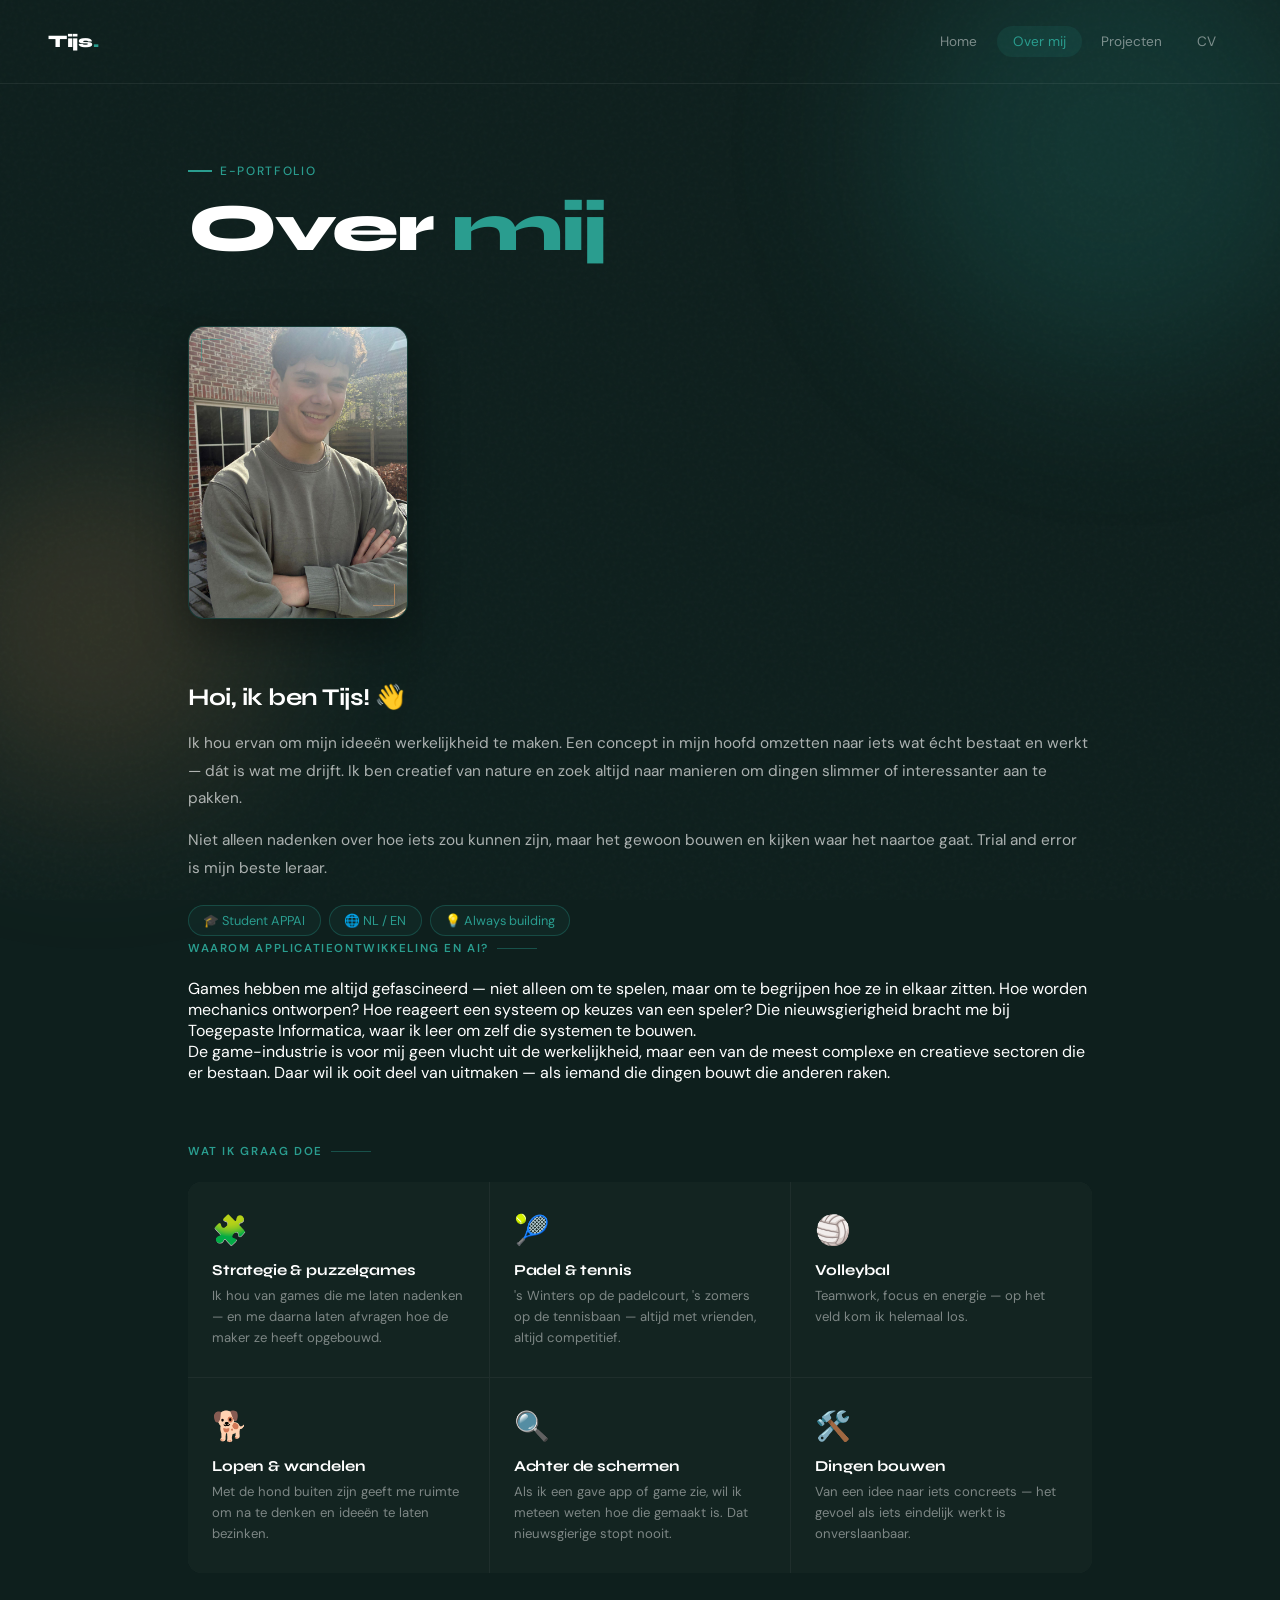
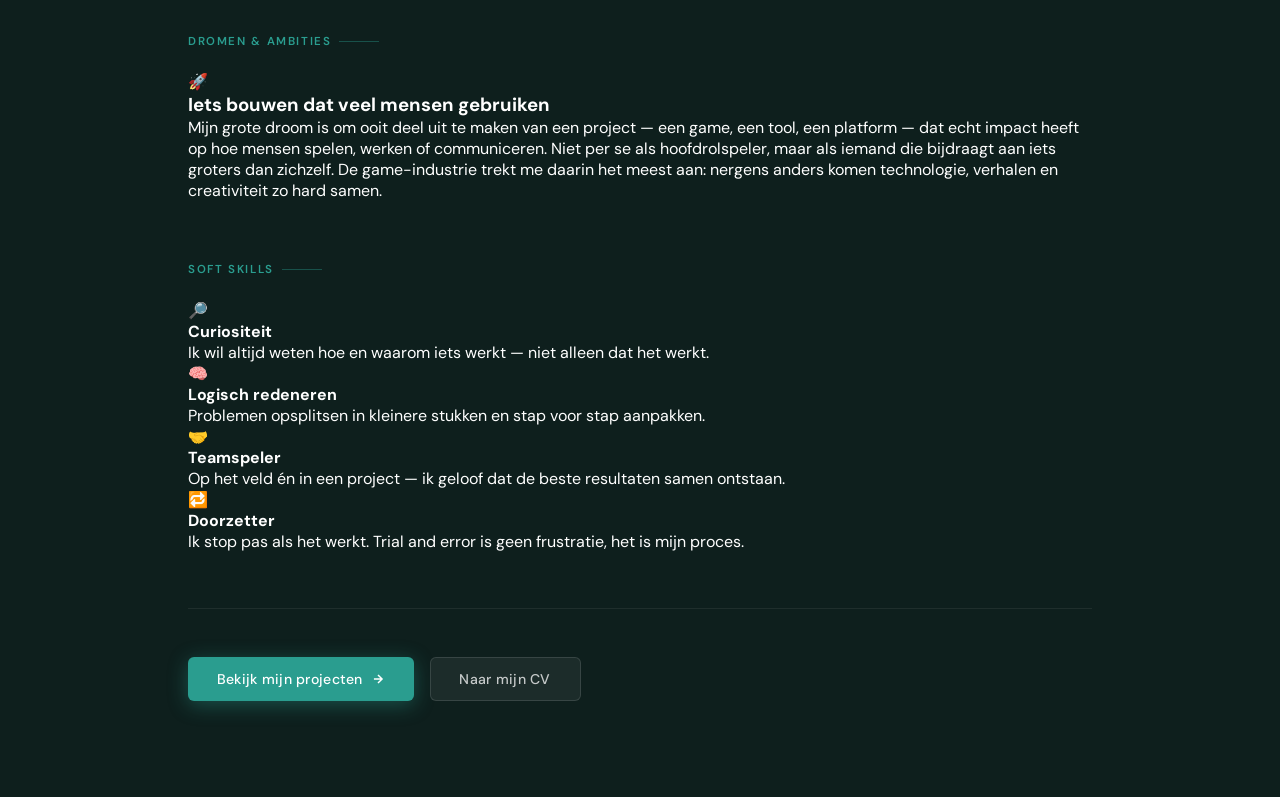
==== over-mij.html @ 35dbf8cf "test" ====
<!DOCTYPE html>
<html lang="nl">
<head>
  <meta charset="UTF-8" />
  <meta name="viewport" content="width=device-width, initial-scale=1.0" />
  <title>Over mij — Tijs Cluyts</title>
  <link href="https://fonts.googleapis.com/css2?family=Syne:wght@400;600;700;800&family=DM+Sans:ital,wght@0,300;0,400;0,500;1,300&display=swap" rel="stylesheet" />
  <link rel="stylesheet" href="over-mij.css"   />
</head>
<body>

  <div class="bg-blob blob-1"></div>
  <div class="bg-blob blob-2"></div>

  <!-- NAV -->
  <nav>
    <a href="index.html" class="nav-logo">Tijs<span>.</span></a>
    <ul class="nav-links">
      <li><a href="index.html">Home</a></li>
      <li><a href="#" class="active">Over mij</a></li>
      <li><a href="#">Projecten</a></li>
      <li><a href="#">CV</a></li>
    </ul>
  </nav>

  <main class="page">

    <!-- HEADER -->
    <div class="page-header">
      <div class="page-eyebrow">E-Portfolio</div>
      <h1 class="page-title">Over <span class="accent">mij</span></h1>
    </div>

    <!-- INTRO -->
    <div class="intro-grid">
      <div class="photo-card">
        <img src="profile.jpeg" alt="Profiel Foto">
        </div>
      </div>

      <div class="intro-content">
        <h2>Hoi, ik ben Tijs! 👋</h2>
        <p>
          Ik hou ervan om mijn ideeën werkelijkheid te maken. Een concept in mijn hoofd
          omzetten naar iets wat écht bestaat en werkt — dát is wat me drijft. Ik ben
          creatief van nature en zoek altijd naar manieren om dingen slimmer of
          interessanter aan te pakken.
        </p>
        <p>
          Niet alleen nadenken over hoe iets zou kunnen zijn, maar het gewoon bouwen
          en kijken waar het naartoe gaat. Trial and error is mijn beste leraar.
        </p>
        <div class="chips">
          <span class="chip">🎓 Student APPAI</span>
          <span class="chip">🌐 NL / EN</span>
          <span class="chip">💡 Always building</span>
        </div>
      </div>
    </div>

    <!-- WAAROM -->
    <div class="section">
      <p class="section-label">Waarom Applicatieontwikkeling en AI?</p>
      <div class="why-card">
        <p>
          Games hebben me altijd gefascineerd — niet alleen om te spelen, maar om te
          begrijpen hoe ze in elkaar zitten. Hoe worden mechanics ontworpen? Hoe reageert
          een systeem op keuzes van een speler? Die nieuwsgierigheid bracht me bij
          Toegepaste Informatica, waar ik leer om zelf die systemen te bouwen.
        </p>
        <p>
          De game-industrie is voor mij geen vlucht uit de werkelijkheid, maar een
          van de meest complexe en creatieve sectoren die er bestaan. Daar wil ik
          ooit deel van uitmaken — als iemand die dingen bouwt die anderen raken.
        </p>
      </div>
    </div>

    <!-- HOBBIES -->
    <div class="section">
      <p class="section-label">Wat ik graag doe</p>
      <div class="hobby-grid">
        <div class="hobby-card">
          <span class="hobby-icon">🧩</span>
          <h3>Strategie & puzzelgames</h3>
          <p>Ik hou van games die me laten nadenken — en me daarna laten afvragen hoe de maker ze heeft opgebouwd.</p>
        </div>
        <div class="hobby-card">
          <span class="hobby-icon">🎾</span>
          <h3>Padel & tennis</h3>
          <p>'s Winters op de padelcourt, 's zomers op de tennisbaan — altijd met vrienden, altijd competitief.</p>
        </div>
        <div class="hobby-card">
          <span class="hobby-icon">🏐</span>
          <h3>Volleybal</h3>
          <p>Teamwork, focus en energie — op het veld kom ik helemaal los.</p>
        </div>
        <div class="hobby-card">
          <span class="hobby-icon">🐕</span>
          <h3>Lopen & wandelen</h3>
          <p>Met de hond buiten zijn geeft me ruimte om na te denken en ideeën te laten bezinken.</p>
        </div>
        <div class="hobby-card">
          <span class="hobby-icon">🔍</span>
          <h3>Achter de schermen</h3>
          <p>Als ik een gave app of game zie, wil ik meteen weten hoe die gemaakt is. Dat nieuwsgierige stopt nooit.</p>
        </div>
        <div class="hobby-card">
          <span class="hobby-icon">🛠️</span>
          <h3>Dingen bouwen</h3>
          <p>Van een idee naar iets concreets — het gevoel als iets eindelijk werkt is onverslaanbaar.</p>
        </div>
      </div>
    </div>

    <!-- AMBITIES -->
    <div class="section">
      <p class="section-label">Dromen & ambities</p>
      <div class="ambition-card">
        <div class="ambition-icon">🚀</div>
        <div>
          <h3>Iets bouwen dat veel mensen gebruiken</h3>
          <p>
            Mijn grote droom is om ooit deel uit te maken van een project — een game,
            een tool, een platform — dat echt impact heeft op hoe mensen spelen, werken
            of communiceren. Niet per se als hoofdrolspeler, maar als iemand die
            bijdraagt aan iets groters dan zichzelf. De game-industrie trekt me daarin
            het meest aan: nergens anders komen technologie, verhalen en creativiteit
            zo hard samen.
          </p>
        </div>
      </div>
    </div>

    <!-- SOFT SKILLS -->
    <div class="section">
      <p class="section-label">Soft skills</p>
      <div class="skills-grid">
        <div class="skill-card">
          <div class="skill-icon">🔎</div>
          <div>
            <h4>Curiositeit</h4>
            <p>Ik wil altijd weten hoe en waarom iets werkt — niet alleen dat het werkt.</p>
          </div>
        </div>
        <div class="skill-card">
          <div class="skill-icon">🧠</div>
          <div>
            <h4>Logisch redeneren</h4>
            <p>Problemen opsplitsen in kleinere stukken en stap voor stap aanpakken.</p>
          </div>
        </div>
        <div class="skill-card">
          <div class="skill-icon">🤝</div>
          <div>
            <h4>Teamspeler</h4>
            <p>Op het veld én in een project — ik geloof dat de beste resultaten samen ontstaan.</p>
          </div>
        </div>
        <div class="skill-card">
          <div class="skill-icon">🔁</div>
          <div>
            <h4>Doorzetter</h4>
            <p>Ik stop pas als het werkt. Trial and error is geen frustratie, het is mijn proces.</p>
          </div>
        </div>
      </div>
    </div>

    <!-- CTA -->
    <div class="cta-row">
      <a href="#" class="btn btn-primary">
        Bekijk mijn projecten
        <svg width="14" height="14" viewBox="0 0 24 24" fill="none" stroke="currentColor" stroke-width="2.5"><path d="M5 12h14M12 5l7 7-7 7"/></svg>
      </a>
      <a href="#" class="btn btn-ghost">Naar mijn CV</a>
    </div>

  </main>

</body>
</html>
---- over-mij.css ----
:root {
      --teal:       #2a9d8f;
      --teal-dark:  #1a6e63;
      --teal-glow:  rgba(42,157,143,0.18);
      --warm:       #f4a261;
      --warm-dim:   rgba(244,162,97,0.15);
      --ink:        #0e1f1d;
      --ink-soft:   #132421;
      --ink-border: rgba(255,255,255,0.07);
      --text-dim:   rgba(255,255,255,0.45);
      --text-mid:   rgba(255,255,255,0.65);
      --white:      #ffffff;
    }

    *, *::before, *::after { box-sizing: border-box; margin: 0; padding: 0; }
    html { scroll-behavior: smooth; }

    body {
      font-family: 'DM Sans', sans-serif;
      background: var(--ink);
      color: var(--white);
      overflow-x: hidden;
      min-height: 100vh;
    }

    /* ── NOISE ── */
    body::before {
      content: '';
      position: fixed;
      inset: 0;
      background-image: url("data:image/svg+xml,%3Csvg viewBox='0 0 256 256' xmlns='http://www.w3.org/2000/svg'%3E%3Cfilter id='noise'%3E%3CfeTurbulence type='fractalNoise' baseFrequency='0.9' numOctaves='4' stitchTiles='stitch'/%3E%3C/filter%3E%3Crect width='100%25' height='100%25' filter='url(%23noise)' opacity='0.04'/%3E%3C/svg%3E");
      pointer-events: none;
      z-index: 0;
      opacity: 0.6;
    }

    /* ── BLOBS ── */
    .bg-blob {
      position: fixed;
      border-radius: 50%;
      filter: blur(80px);
      pointer-events: none;
      z-index: 0;
    }
    .blob-1 {
      width: 450px; height: 450px;
      background: var(--teal-glow);
      top: -80px; right: -60px;
      animation: blobFloat 14s ease-in-out infinite alternate;
    }
    .blob-2 {
      width: 350px; height: 350px;
      background: var(--warm-dim);
      bottom: 100px; left: -80px;
      animation: blobFloat 18s ease-in-out infinite alternate-reverse;
    }
    @keyframes blobFloat {
      from { transform: translate(0,0) scale(1); }
      to   { transform: translate(24px,18px) scale(1.07); }
    }

    /* ── NAV ── */
    nav {
      position: relative;
      z-index: 10;
      display: flex;
      justify-content: space-between;
      align-items: center;
      padding: 1.6rem 3rem;
      border-bottom: 1px solid var(--ink-border);
    }

    .nav-logo {
      font-family: 'Syne', sans-serif;
      font-weight: 800;
      font-size: 1.1rem;
      color: var(--white);
      letter-spacing: -0.02em;
      text-decoration: none;
    }
    .nav-logo span { color: var(--teal); }

    .nav-links { display: flex; gap: 0.2rem; list-style: none; }

    .nav-links a {
      display: block;
      padding: 0.45rem 1rem;
      font-size: 0.85rem;
      color: var(--text-dim);
      text-decoration: none;
      border-radius: 50px;
      transition: color 0.2s, background 0.2s;
    }
    .nav-links a:hover { color: var(--white); background: rgba(255,255,255,0.07); }
    .nav-links a.active { color: var(--teal); background: rgba(42,157,143,0.12); }

    /* ── PAGE WRAPPER ── */
    .page {
      position: relative;
      z-index: 1;
      max-width: 1000px;
      margin: 0 auto;
      padding: 4.5rem 3rem 6rem;
    }

    /* ── PAGE HEADER ── */
    .page-header {
      margin-bottom: 4rem;
      opacity: 0;
      animation: fadeUp 0.6s ease forwards 0.1s;
    }

    .page-eyebrow {
      display: inline-flex;
      align-items: center;
      gap: 0.5rem;
      font-size: 0.75rem;
      font-weight: 500;
      letter-spacing: 0.14em;
      text-transform: uppercase;
      color: var(--teal);
      margin-bottom: 1rem;
    }
    .page-eyebrow::before {
      content: '';
      display: block;
      width: 24px; height: 1.5px;
      background: var(--teal);
    }

    .page-title {
      font-family: 'Syne', sans-serif;
      font-weight: 800;
      font-size: clamp(2.6rem, 6vw, 4.2rem);
      letter-spacing: -0.03em;
      line-height: 1;
      color: var(--white);
    }
    .page-title .accent { color: var(--teal); }

    /* ── INTRO GRID ── */
    .intro-grid {
      display: grid;
      grid-template-columns: 220px 1fr;
      gap: 3rem;
      align-items: start;
      margin-bottom: 4rem;
      opacity: 0;
      animation: fadeUp 0.7s ease forwards 0.25s;
    }

    /* Photo */
    .photo-card {
      position: relative;
      background: var(--ink-soft);
      border: 1px solid rgba(42,157,143,0.2);
      border-radius: 16px;
      aspect-ratio: 3/4;
      overflow: hidden;
      box-shadow: 0 16px 48px rgba(0,0,0,0.4);
      img {
        width: 100%;
        height: 100%;
        object-fit: cover;
      }
    }

    .photo-inner {
      width: 100%; height: 100%;
      display: flex;
      flex-direction: column;
      align-items: center;
      justify-content: center;
      gap: 0.6rem;
      color: var(--text-dim);
      font-size: 0.72rem;
      letter-spacing: 0.08em;
      text-transform: uppercase;
    }
    .photo-inner svg { width: 44px; height: 44px; opacity: 0.3; }

    .photo-card::before {
      content: '';
      position: absolute;
      top: 12px; left: 12px;
      width: 22px; height: 22px;
      border-top: 1.5px solid var(--teal);
      border-left: 1.5px solid var(--teal);
      border-radius: 2px 0 0 0;
      opacity: 0.5;
    }
    .photo-card::after {
      content: '';
      position: absolute;
      bottom: 12px; right: 12px;
      width: 22px; height: 22px;
      border-bottom: 1.5px solid var(--warm);
      border-right: 1.5px solid var(--warm);
      border-radius: 0 0 2px 0;
      opacity: 0.5;
    }

    /* Intro text */
    .intro-content h2 {
      font-family: 'Syne', sans-serif;
      font-weight: 700;
      font-size: 1.5rem;
      letter-spacing: -0.02em;
      color: var(--white);
      margin-bottom: 1.1rem;
    }

    .intro-content p {
      font-size: 0.96rem;
      line-height: 1.8;
      color: var(--text-mid);
      margin-bottom: 0.9rem;
    }

    /* Chips */
    .chips {
      display: flex;
      flex-wrap: wrap;
      gap: 0.5rem;
      margin-top: 1.4rem;
    }

    .chip {
      display: inline-flex;
      align-items: center;
      gap: 0.35rem;
      padding: 0.38rem 0.9rem;
      border: 1px solid rgba(42,157,143,0.3);
      border-radius: 50px;
      font-size: 0.8rem;
      color: var(--teal);
      background: rgba(42,157,143,0.07);
    }

    /* ── SECTION SHARED ── */
    .section {
      margin-bottom: 3.5rem;
      opacity: 0;
      animation: fadeUp 0.7s ease forwards;
    }
    .section:nth-child(3) { animation-delay: 0.4s; }
    .section:nth-child(4) { animation-delay: 0.55s; }
    .section:nth-child(5) { animation-delay: 0.7s; }

    .section-label {
      display: inline-flex;
      align-items: center;
      gap: 0.5rem;
      font-size: 0.72rem;
      font-weight: 600;
      letter-spacing: 0.14em;
      text-transform: uppercase;
      color: var(--teal);
      margin-bottom: 1.4rem;
    }
    .section-label::after {
      content: '';
      display: block;
      width: 40px; height: 1px;
      background: rgba(42,157,143,0.4);
    }

    /* ── HOBBY GRID ── */
    .hobby-grid {
      display: grid;
      grid-template-columns: repeat(3, 1fr);
      gap: 1px;
      background: var(--ink-border);
      border-radius: 14px;
      overflow: hidden;
    }

    .hobby-card {
      background: var(--ink-soft);
      padding: 1.8rem 1.5rem;
      transition: background 0.2s;
    }
    .hobby-card:hover { background: #1a3330; }

    .hobby-icon { font-size: 1.8rem; margin-bottom: 0.75rem; display: block; }

    .hobby-card h3 {
      font-family: 'Syne', sans-serif;
      font-size: 0.95rem;
      font-weight: 700;
      color: var(--white);
      margin-bottom: 0.4rem;
      letter-spacing: -0.01em;
    }

    .hobby-card p {
      font-size: 0.82rem;
      line-height: 1.6;
      color: var(--text-dim);
    }

    /* ── FUN FACTS ── */
    .facts-grid {
      display: grid;
      grid-template-columns: repeat(2, 1fr);
      gap: 1px;
      background: var(--ink-border);
      border-radius: 14px;
      overflow: hidden;
    }

    .fact-card {
      background: var(--ink-soft);
      padding: 1.6rem 1.8rem;
      display: flex;
      align-items: flex-start;
      gap: 1rem;
      transition: background 0.2s;
    }
    .fact-card:hover { background: #1a3330; }

    .fact-bullet {
      width: 28px; height: 28px;
      border-radius: 8px;
      background: rgba(42,157,143,0.15);
      border: 1px solid rgba(42,157,143,0.25);
      display: flex;
      align-items: center;
      justify-content: center;
      flex-shrink: 0;
      font-size: 0.75rem;
      color: var(--teal);
      font-family: 'Syne', sans-serif;
      font-weight: 700;
    }

    .fact-card p {
      font-size: 0.88rem;
      line-height: 1.65;
      color: var(--text-mid);
      padding-top: 0.2rem;
    }

    /* ── CTA ── */
    .cta-row {
      display: flex;
      gap: 1rem;
      flex-wrap: wrap;
      margin-top: 3rem;
      padding-top: 3rem;
      border-top: 1px solid var(--ink-border);
      opacity: 0;
      animation: fadeUp 0.7s ease forwards 0.85s;
    }

    .btn {
      display: inline-flex;
      align-items: center;
      gap: 0.5rem;
      padding: 0.75rem 1.8rem;
      border-radius: 6px;
      font-size: 0.88rem;
      font-weight: 500;
      font-family: 'DM Sans', sans-serif;
      text-decoration: none;
      letter-spacing: 0.02em;
      transition: transform 0.2s, box-shadow 0.2s, background 0.2s;
      cursor: pointer;
      border: none;
    }
    .btn:hover { transform: translateY(-2px); }

    .btn-primary {
      background: var(--teal);
      color: var(--white);
      box-shadow: 0 4px 20px rgba(42,157,143,0.4);
    }
    .btn-primary:hover { box-shadow: 0 8px 28px rgba(42,157,143,0.55); }

    .btn-ghost {
      background: rgba(255,255,255,0.06);
      color: rgba(255,255,255,0.75);
      border: 1px solid rgba(255,255,255,0.12);
    }
    .btn-ghost:hover { background: rgba(255,255,255,0.1); color: var(--white); }

    /* ── KEYFRAMES ── */
    @keyframes fadeUp {
      from { opacity: 0; transform: translateY(18px); }
      to   { opacity: 1; transform: translateY(0); }
    }

    /* ── RESPONSIVE ── */
    @media (max-width: 720px) {
      nav { padding: 1.2rem 1.5rem; }
      .page { padding: 3rem 1.5rem 4rem; }
      .intro-grid { grid-template-columns: 1fr; }
      .photo-card { max-width: 200px; }
      .hobby-grid { grid-template-columns: 1fr; }
      .facts-grid { grid-template-columns: 1fr; }
      .nav-links a { padding: 0.4rem 0.7rem; font-size: 0.8rem; }
    }
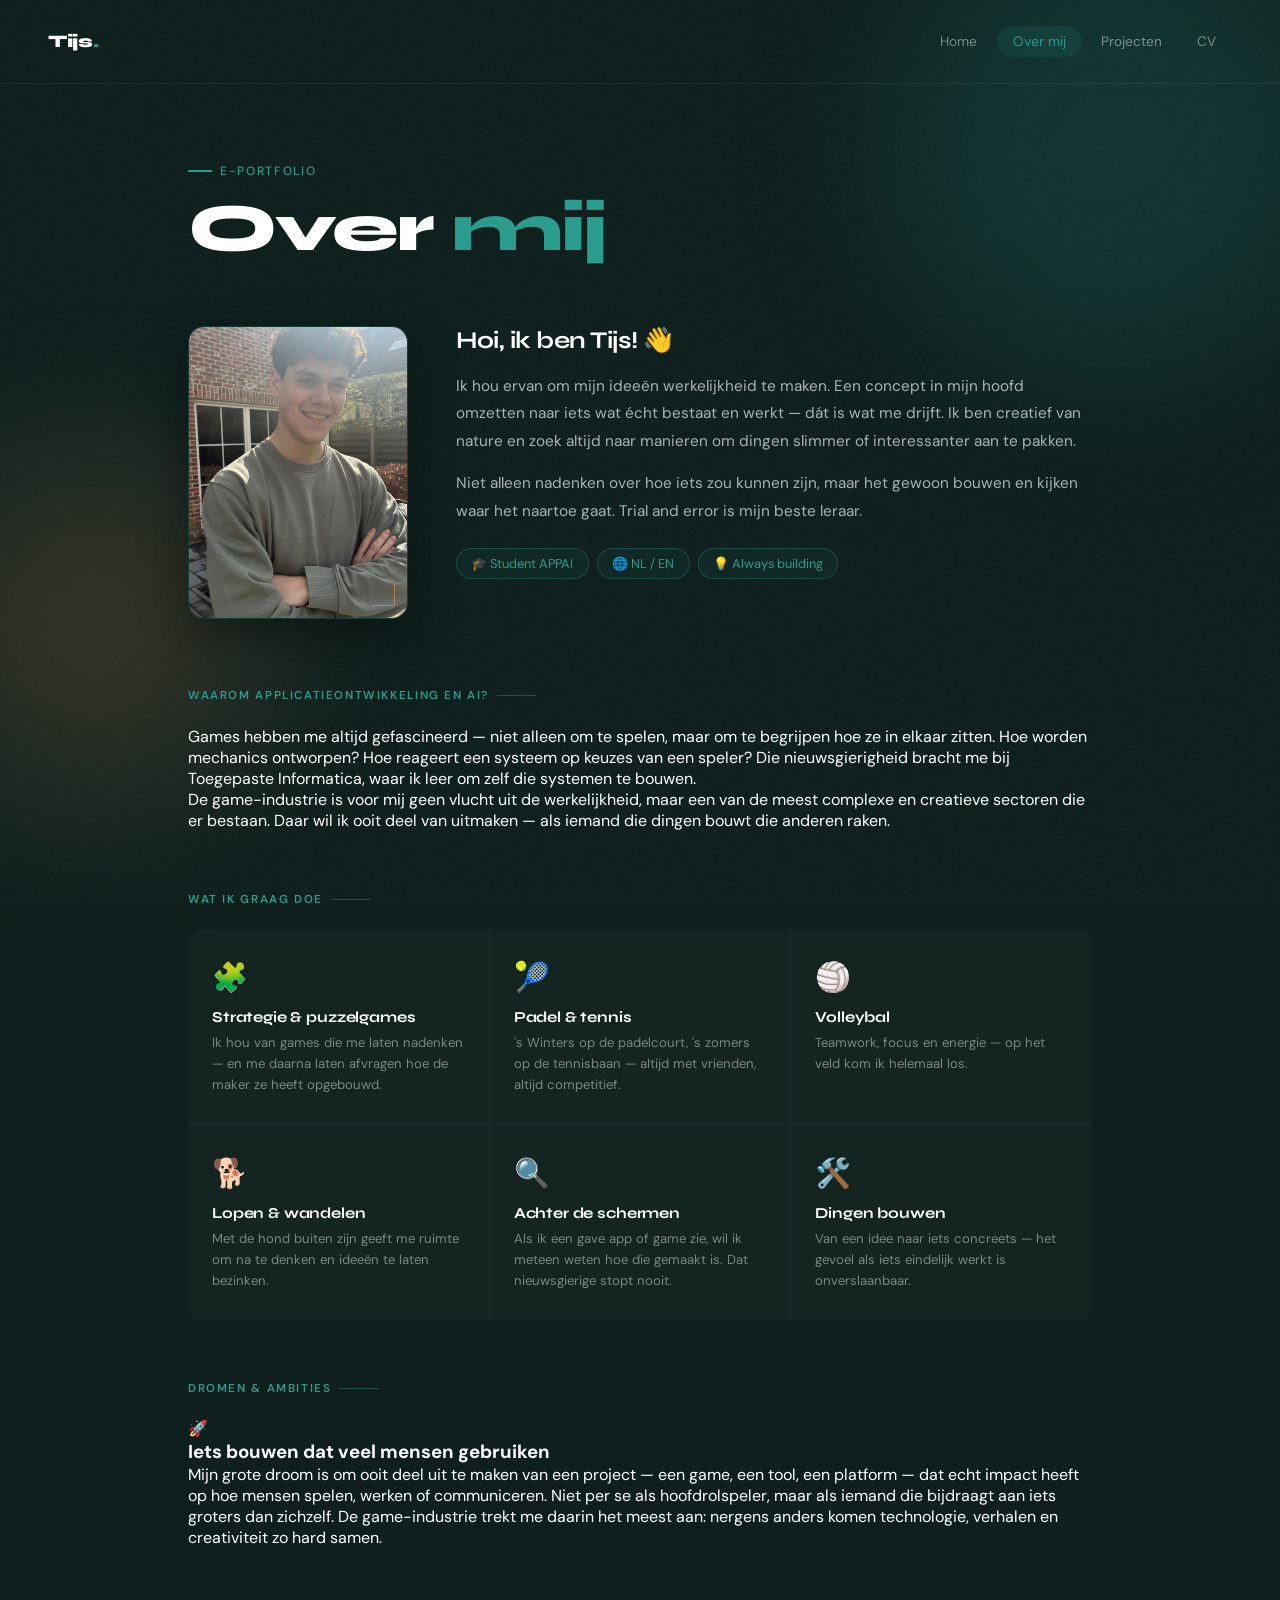
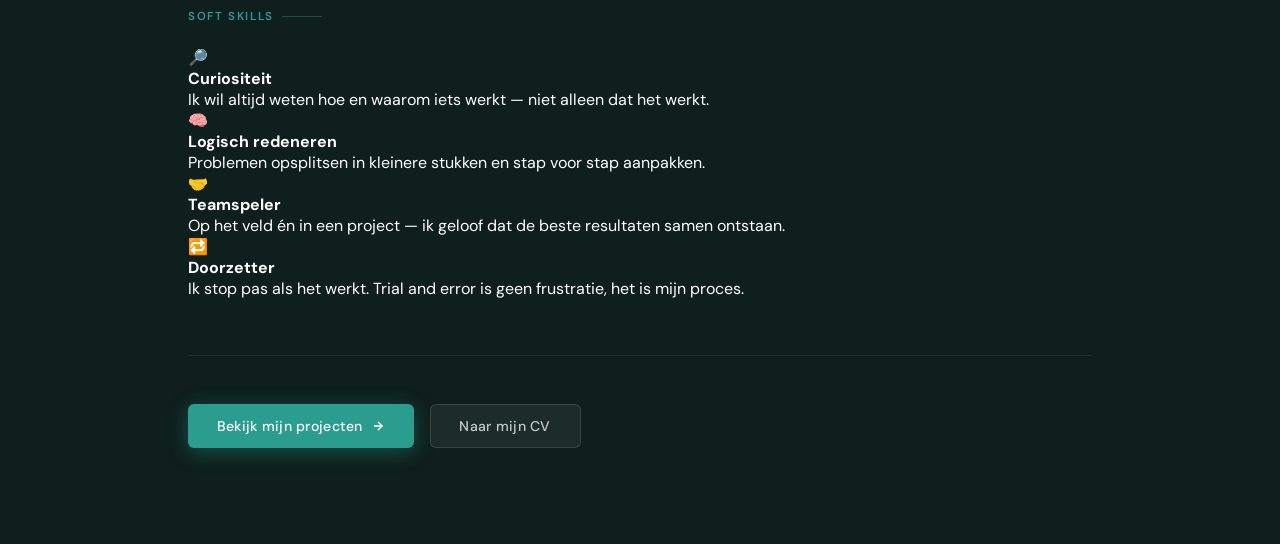
==== commit 713230fe: "finish 1ste version" ====
--- a/over-mij.html
+++ b/over-mij.html
@@ -5,7 +5,7 @@
   <meta name="viewport" content="width=device-width, initial-scale=1.0" />
   <title>Over mij — Tijs Cluyts</title>
   <link href="https://fonts.googleapis.com/css2?family=Syne:wght@400;600;700;800&family=DM+Sans:ital,wght@0,300;0,400;0,500;1,300&display=swap" rel="stylesheet" />
-  <link rel="stylesheet" href="over-mij.css"   />
+  <link rel="stylesheet" href="over-mij.css" />
 </head>
 <body>
 
@@ -31,11 +31,10 @@
       <h1 class="page-title">Over <span class="accent">mij</span></h1>
     </div>
 
-    <!-- INTRO -->
+    <!-- INTRO: foto links, tekst rechts op groot scherm -->
     <div class="intro-grid">
       <div class="photo-card">
-        <img src="profile.jpeg" alt="Profiel Foto">
-        </div>
+        <img src="profile.jpeg" alt="Profiel Foto" />
       </div>
 
       <div class="intro-content">
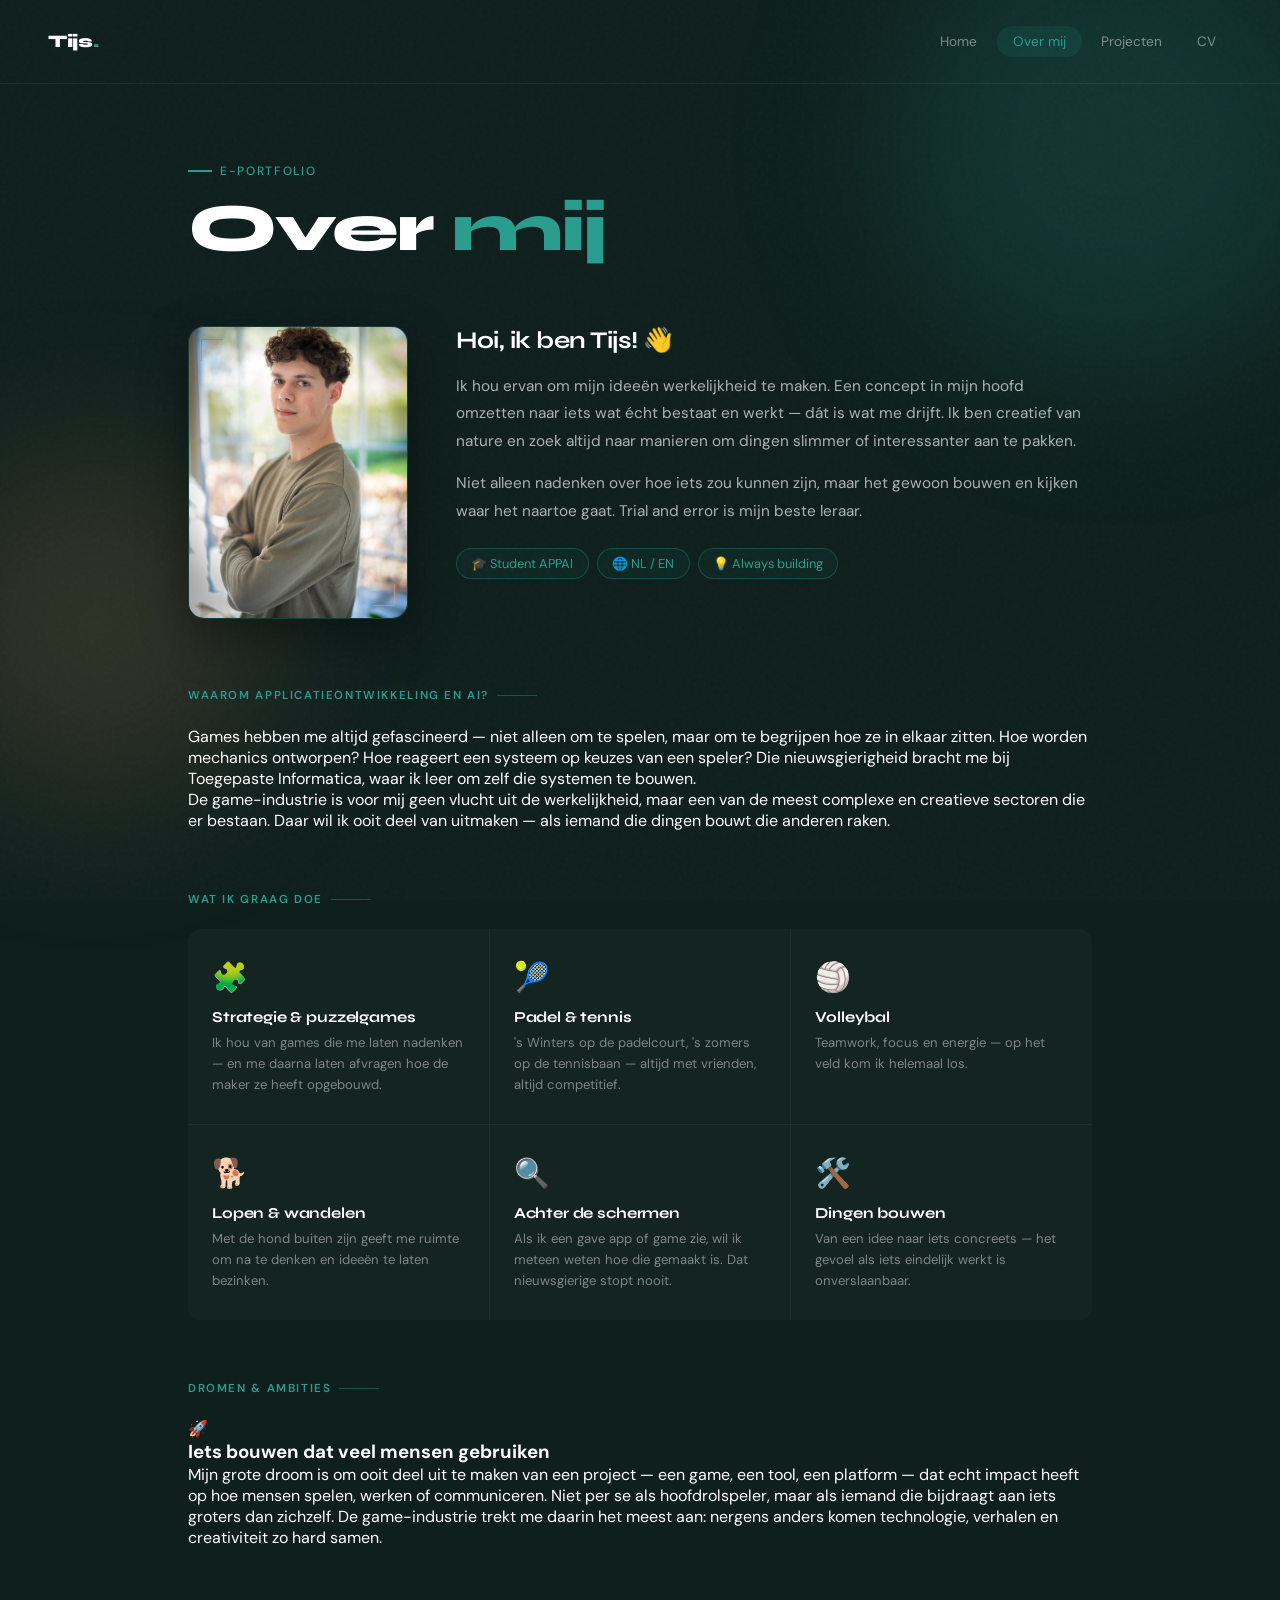
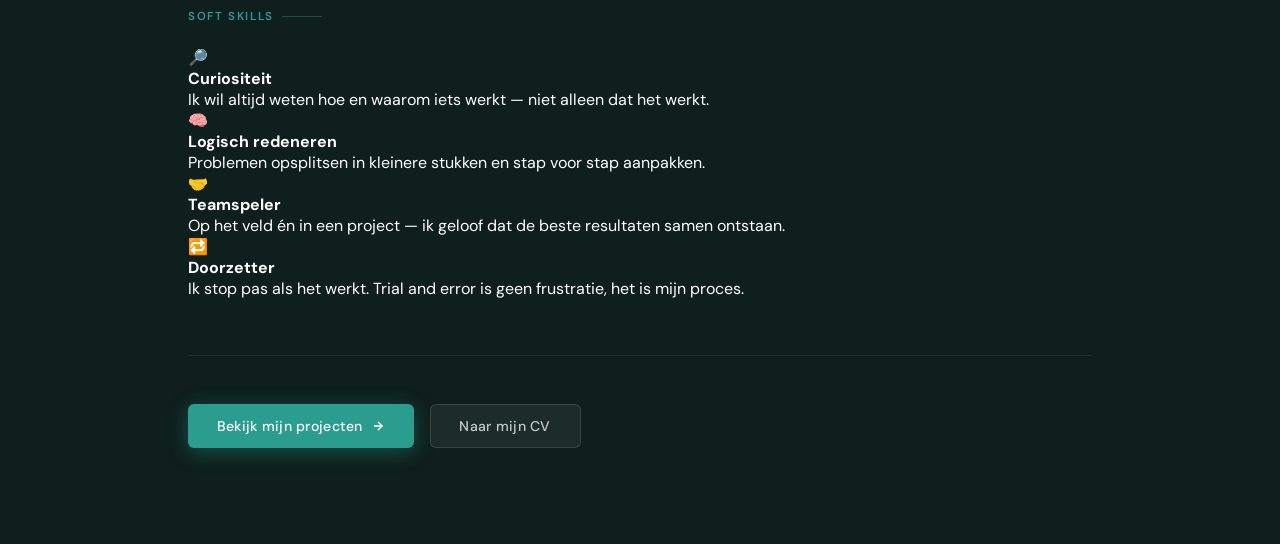
==== commit 09130f9b: "project" ====
--- a/over-mij.html
+++ b/over-mij.html
@@ -17,9 +17,9 @@
     <a href="index.html" class="nav-logo">Tijs<span>.</span></a>
     <ul class="nav-links">
       <li><a href="index.html">Home</a></li>
-      <li><a href="#" class="active">Over mij</a></li>
-      <li><a href="#">Projecten</a></li>
-      <li><a href="#">CV</a></li>
+      <li><a href="over-mij.html" class="active">Over mij</a></li>
+      <li><a href="projecten.html">Projecten</a></li>
+      <li><a href="cv.pdf">CV</a></li>
     </ul>
   </nav>
 
@@ -168,11 +168,11 @@
 
     <!-- CTA -->
     <div class="cta-row">
-      <a href="#" class="btn btn-primary">
+      <a href="projecten.html" class="btn btn-primary">
         Bekijk mijn projecten
         <svg width="14" height="14" viewBox="0 0 24 24" fill="none" stroke="currentColor" stroke-width="2.5"><path d="M5 12h14M12 5l7 7-7 7"/></svg>
       </a>
-      <a href="#" class="btn btn-ghost">Naar mijn CV</a>
+      <a href="cv.pdf" class="btn btn-ghost">Naar mijn CV</a>
     </div>
 
   </main>
